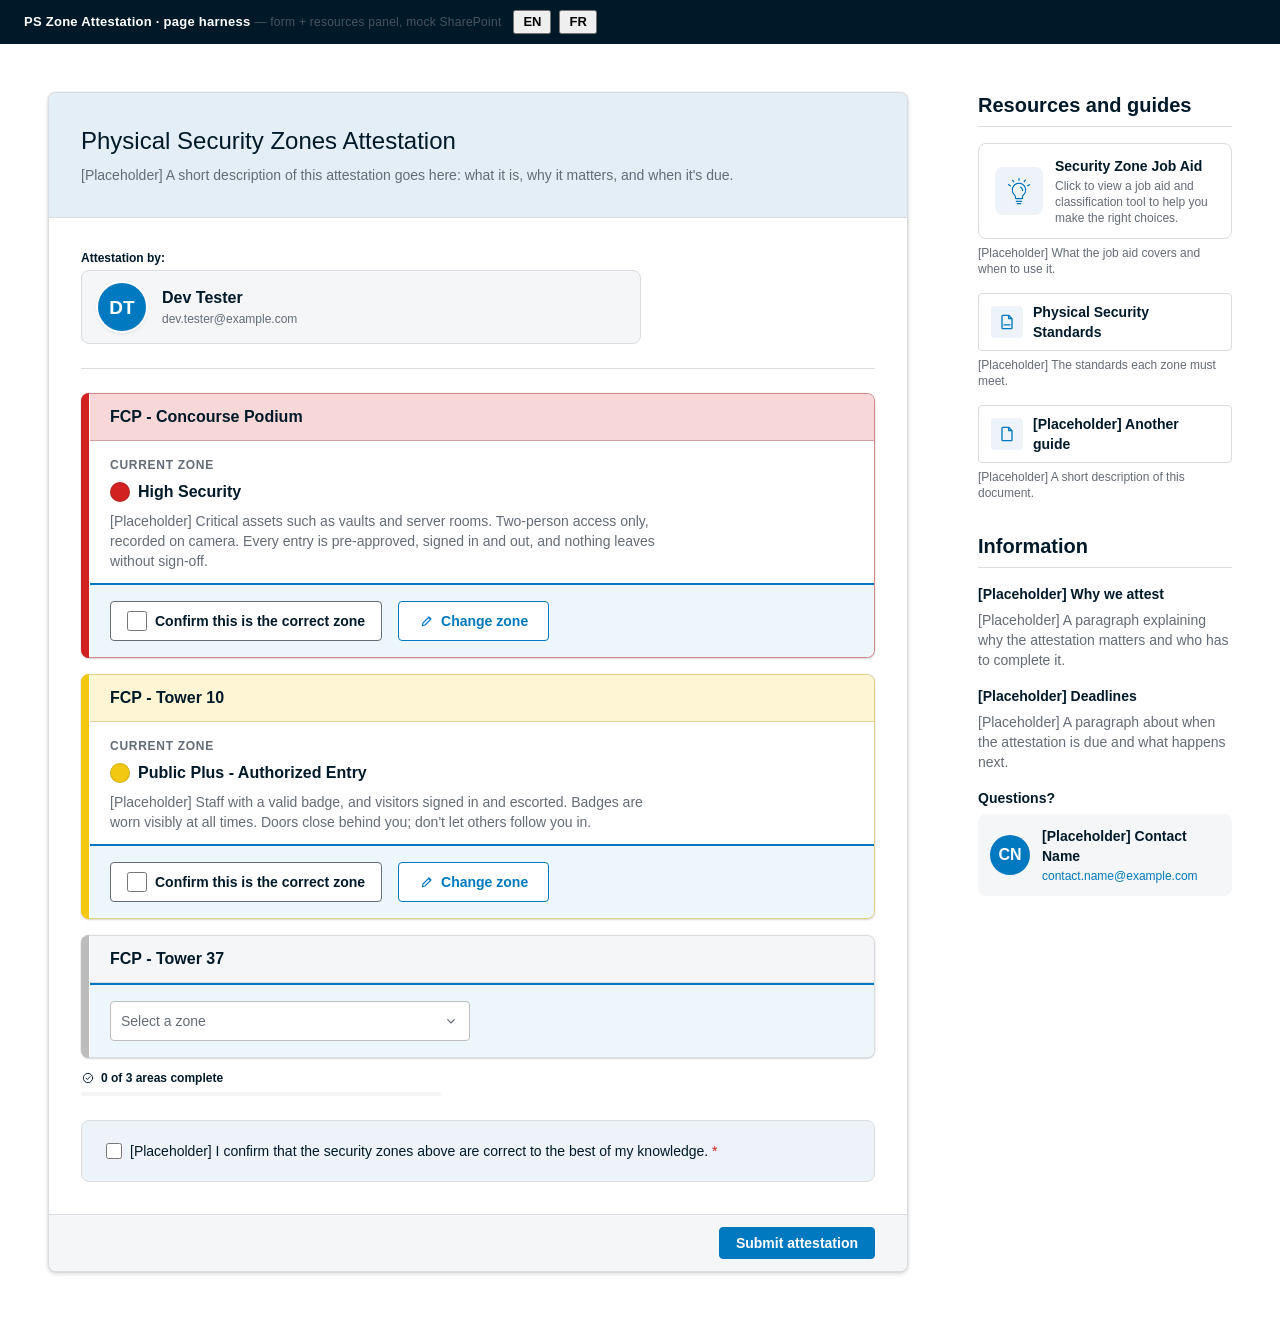
==== dev/page.html @ 416bfffc "Engine 1.1.0: resources side panel; job aid card off the form - The form no longer shows the job aid" ====
<!doctype html>
<html lang="en">
<head>
  <meta charset="utf-8">
  <meta name="viewport" content="width=device-width, initial-scale=1">
  <title>PS Zone Attestation · page harness</title>
  <!-- =================================================================
    The whole attestation page as it's laid out in SharePoint: the form in
    a ¾ column and the resources panel in a ¼ column, two web parts on
    one engine. Same rules as index.html: the real src/ folder, SharePoint
    mocked, served over HTTP from the repo root:

        python -m http.server 8646
        → http://localhost:8646/dev/page.html     (?lang=fr, ?Mode=Edit)

    The column split is the SharePoint page's own section layout, imitated
    here; the engine doesn't set it. index.html stays the form-only harness
    the suite uses.
  ================================================================== -->
  <style>
    /* Harness chrome only — the page around the two web parts. */
    body { margin: 0; background: #f5f6f7; }
    .harness-bar {
      padding: 10px 24px; background: #001928; color: #fff;
      font: 600 13px/1.4 "Segoe UI", sans-serif; letter-spacing: .02em;
    }
    .harness-bar small { font-weight: 400; opacity: .7; }
    .harness-bar button { margin-left: 8px; font: inherit; padding: 1px 8px; cursor: pointer; }
    .harness-page { max-width: 1280px; margin: 24px auto; display: grid; grid-template-columns: 3fr 1fr; gap: 24px; padding: 0 24px; }
    .harness-col { background: #fff; border-radius: 8px; padding: 24px; min-width: 0; }
    @media (max-width: 900px) { .harness-page { grid-template-columns: 1fr; } }
  </style>
</head>
<body>
  <div class="harness-bar">PS Zone Attestation · page harness <small>— form + resources panel, mock SharePoint</small>
    <button type="button" onclick="window.intl && intl.setLang('en')">EN</button><button type="button" onclick="window.intl && intl.setLang('fr')">FR</button></div>

  <script src="mock-sp.js"></script>
  <script>
    window.PSZ_FORM_SETTINGS = { mockSp: window.PSZ_MOCK_SP };
  </script>
  <div class="harness-page">
    <!-- web part 1: the form (¾ column) -->
    <div class="harness-col">
      <div data-psz-form data-config="../src/ps-zone-attestation.json"></div>
      <script src="../src/ps-zone-attestation.js?v=dev"></script>
    </div>
    <!-- web part 2: the resources panel (¼ column) -->
    <div class="harness-col">
      <div data-psz-resources data-config="../src/ps-zone-attestation.resources.json"></div>
      <script src="../src/ps-zone-attestation.js?v=dev"></script>
    </div>
  </div>
</body>
</html>
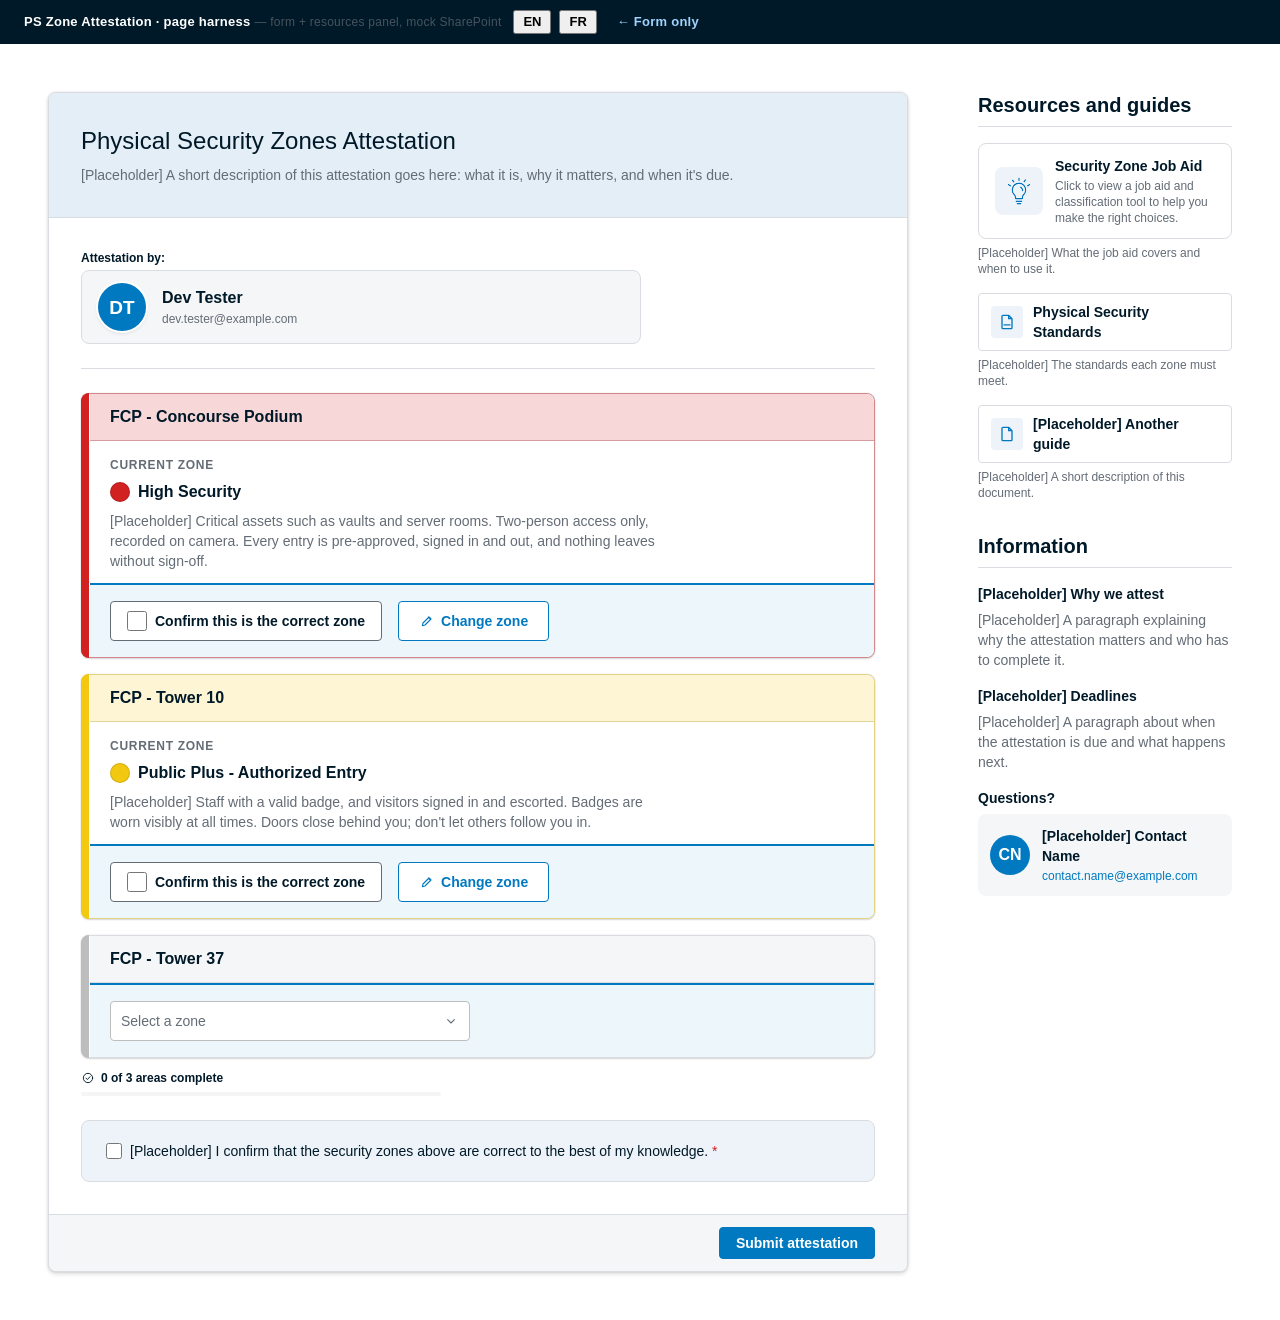
==== commit 7c1e4c9a: "Engine 1.2.1: icons under VS Code Live Server; harness pages link to each other Live Server injects " ====
--- a/dev/page.html
+++ b/dev/page.html
@@ -26,6 +26,7 @@
     }
     .harness-bar small { font-weight: 400; opacity: .7; }
     .harness-bar button { margin-left: 8px; font: inherit; padding: 1px 8px; cursor: pointer; }
+    .harness-bar a { margin-left: 16px; color: #9fd3ff; }
     .harness-page { max-width: 1280px; margin: 24px auto; display: grid; grid-template-columns: 3fr 1fr; gap: 24px; padding: 0 24px; }
     .harness-col { background: #fff; border-radius: 8px; padding: 24px; min-width: 0; }
     @media (max-width: 900px) { .harness-page { grid-template-columns: 1fr; } }
@@ -33,7 +34,8 @@
 </head>
 <body>
   <div class="harness-bar">PS Zone Attestation · page harness <small>— form + resources panel, mock SharePoint</small>
-    <button type="button" onclick="window.intl && intl.setLang('en')">EN</button><button type="button" onclick="window.intl && intl.setLang('fr')">FR</button></div>
+    <button type="button" onclick="window.intl && intl.setLang('en')">EN</button><button type="button" onclick="window.intl && intl.setLang('fr')">FR</button>
+    <a href="index.html" onclick="this.href = 'index.html' + location.search">← Form only</a></div>
 
   <script src="mock-sp.js"></script>
   <script>
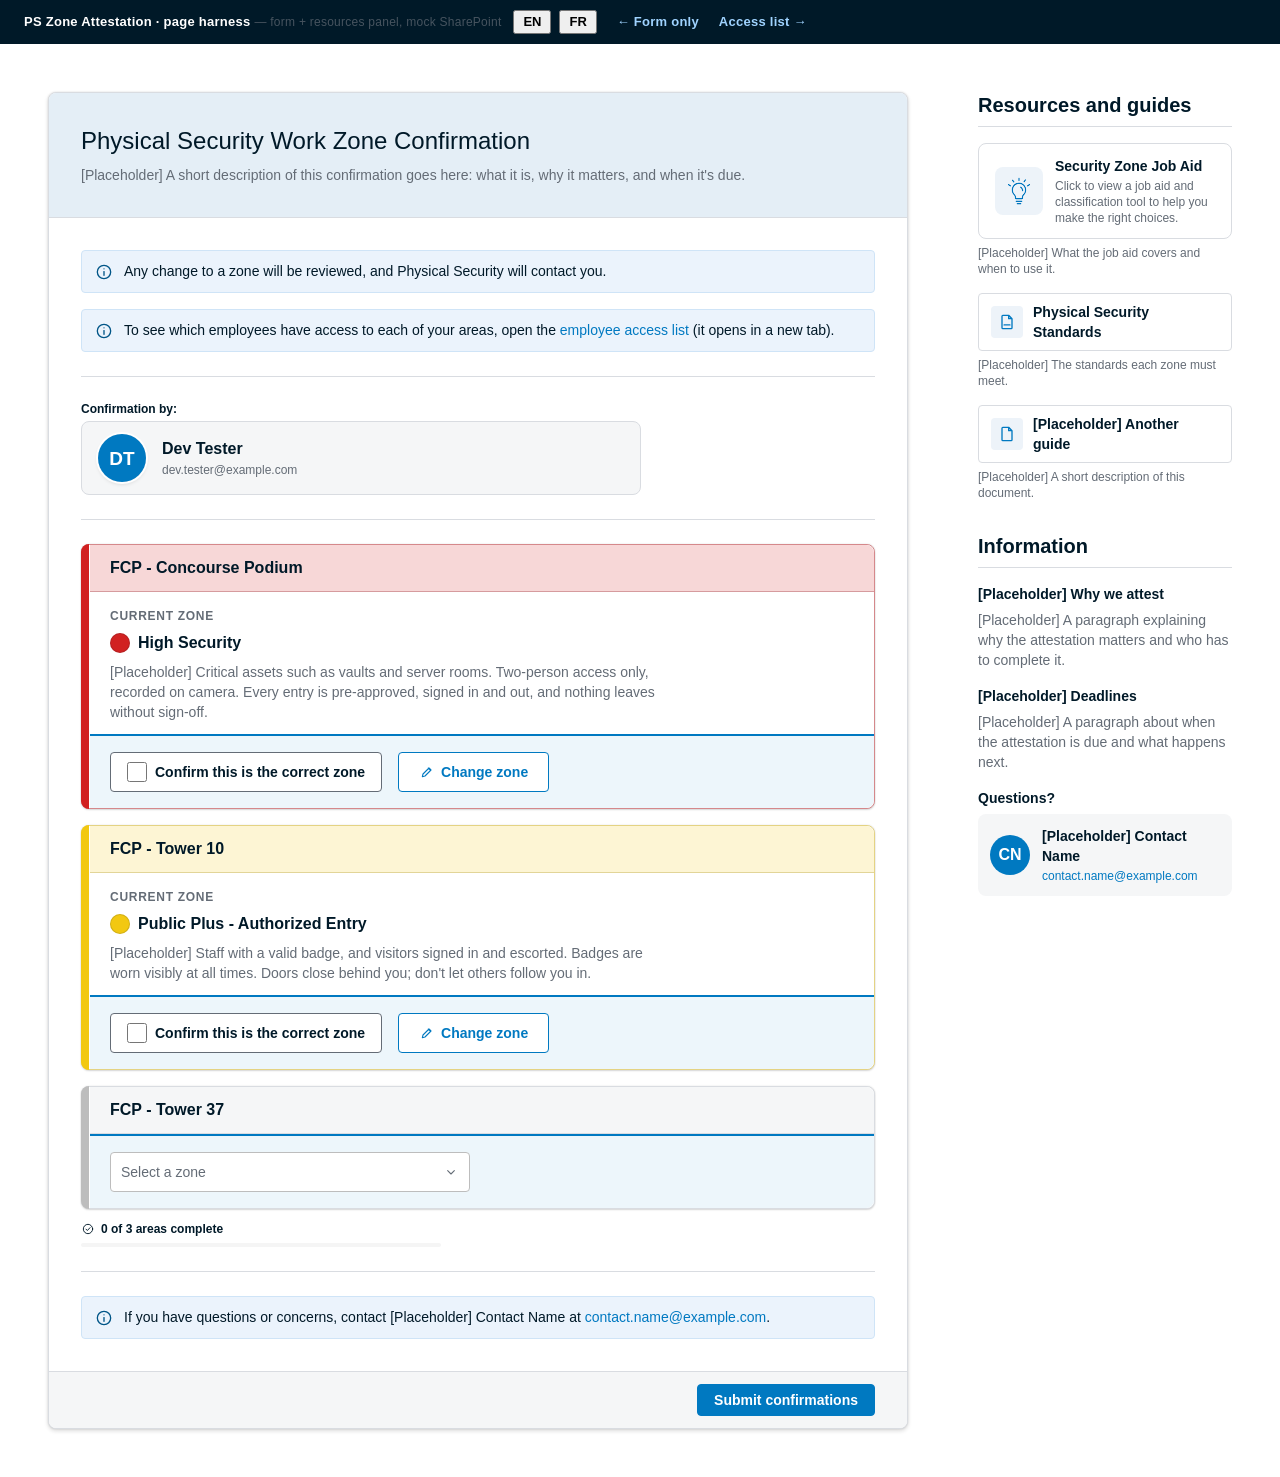
==== commit da1be8e2: "Engine 1.3.0: Work Zone Confirmation, notices, employee access list - Title "Physical Security Work " ====
--- a/dev/page.html
+++ b/dev/page.html
@@ -35,11 +35,14 @@
 <body>
   <div class="harness-bar">PS Zone Attestation · page harness <small>— form + resources panel, mock SharePoint</small>
     <button type="button" onclick="window.intl && intl.setLang('en')">EN</button><button type="button" onclick="window.intl && intl.setLang('fr')">FR</button>
-    <a href="index.html" onclick="this.href = 'index.html' + location.search">← Form only</a></div>
+    <a href="index.html" onclick="this.href = 'index.html' + location.search">← Form only</a>
+    <a href="access.html" onclick="this.href = 'access.html' + location.search">Access list →</a></div>
 
   <script src="mock-sp.js"></script>
   <script>
-    window.PSZ_FORM_SETTINGS = { mockSp: window.PSZ_MOCK_SP };
+    // vars: the access-list link points at the harness page beside this one
+    window.PSZ_FORM_SETTINGS = { mockSp: window.PSZ_MOCK_SP,
+      vars: { accessListUrl: location.pathname.replace(/[^/]*$/, '') + 'access.html' } };
   </script>
   <div class="harness-page">
     <!-- web part 1: the form (¾ column) -->
